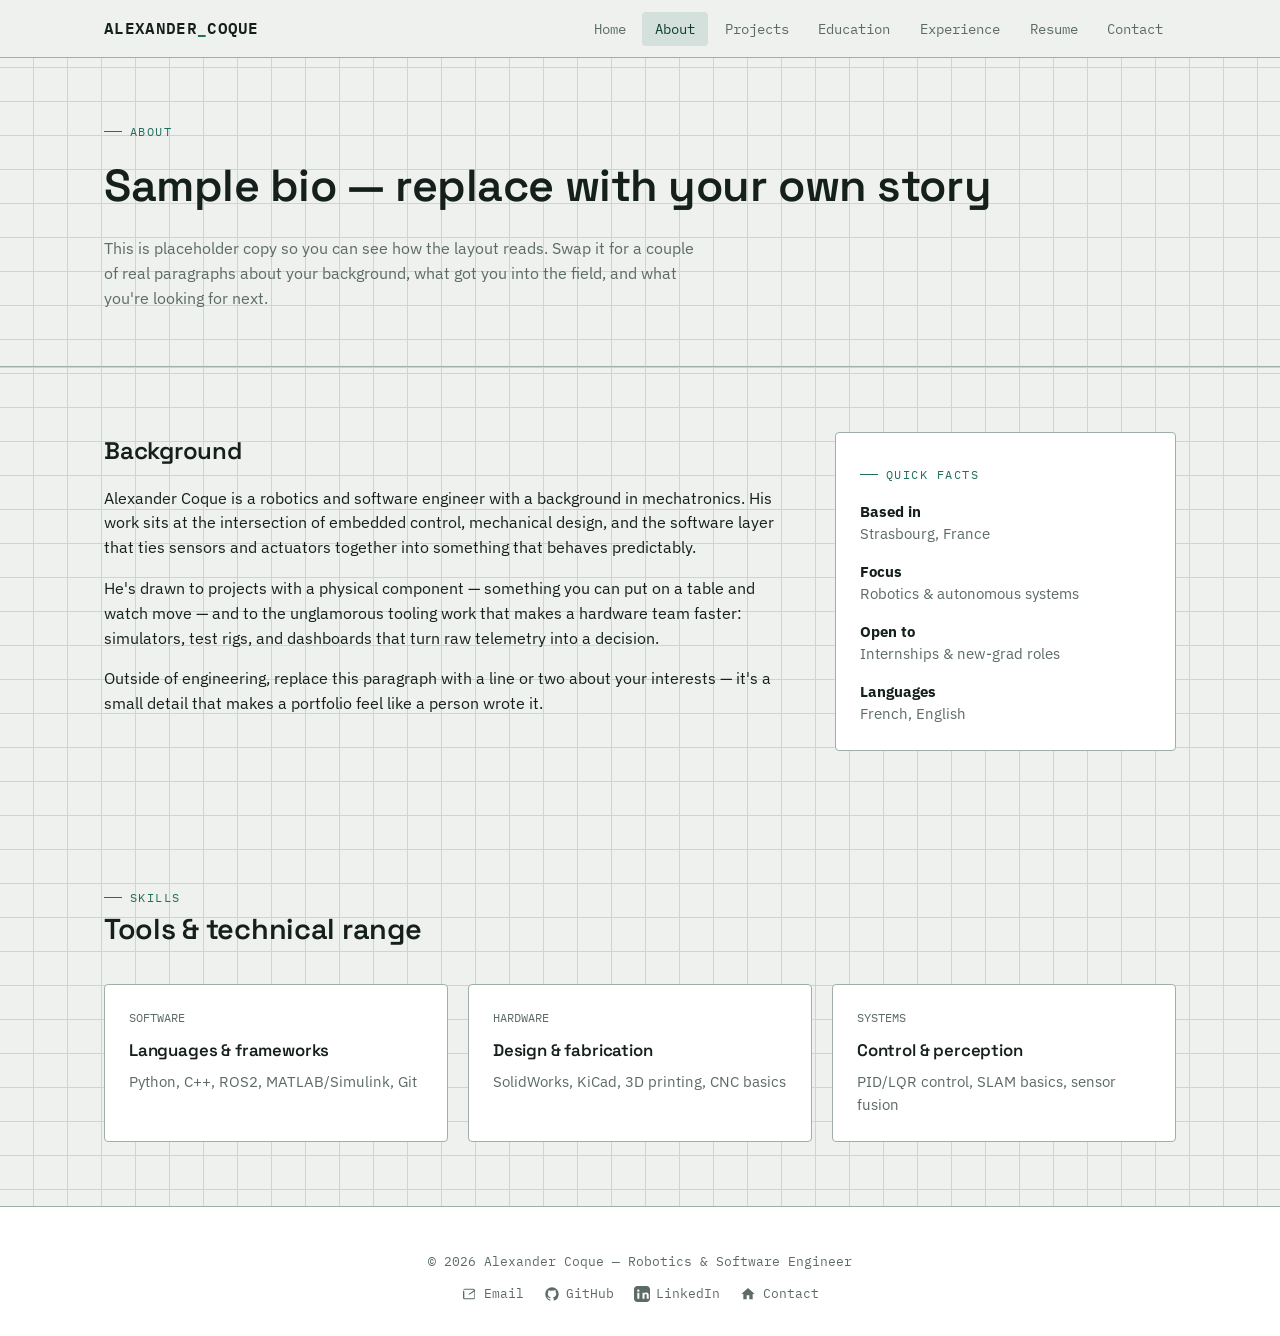
==== about.html @ 3d989051 "Add files via upload" ====
<!DOCTYPE html>
<html lang="en">
<head>
<meta charset="UTF-8">
<meta name="viewport" content="width=device-width, initial-scale=1.0">
<title>About — Alexander Coque</title>
<meta name="description" content="Alexander Coque — Robotics &amp; Software Engineer portfolio.">
<link rel="stylesheet" href="style.css">
</head>
<body>
<header class="site-header">
    <div class="nav-inner">
      <a href="index.html" class="brand">ALEXANDER<span>_</span>COQUE</a>
      <button class="nav-toggle" id="navToggle" aria-label="Open navigation">
        <span></span><span></span><span></span>
      </button>
      <ul class="nav-tabs" id="navTabs">
        <li><a href="index.html">Home</a></li><li><a href="about.html" class="active">About</a></li><li><a href="projects.html">Projects</a></li><li><a href="education.html">Education</a></li><li><a href="experience.html">Experience</a></li><li><a href="resume.html">Resume</a></li><li><a href="contact.html">Contact</a></li>
      </ul>
    </div>
  </header>
<main>

<section class="page-hero">
  <div class="container">
    <span class="eyebrow">About</span>
    <h1>Sample bio — replace with your own story</h1>
    <p>This is placeholder copy so you can see how the layout reads. Swap it for a couple of real paragraphs about your background, what got you into the field, and what you're looking for next.</p>
  </div>
</section>

<section>
  <div class="container">
    <div class="grid-2" style="grid-template-columns: 2fr 1fr; gap:3rem;">
      <div>
        <h2>Background</h2>
        <p>Alexander Coque is a robotics and software engineer with a background in mechatronics. His work sits at the intersection of embedded control, mechanical design, and the software layer that ties sensors and actuators together into something that behaves predictably.</p>
        <p>He's drawn to projects with a physical component — something you can put on a table and watch move — and to the unglamorous tooling work that makes a hardware team faster: simulators, test rigs, and dashboards that turn raw telemetry into a decision.</p>
        <p>Outside of engineering, replace this paragraph with a line or two about your interests — it's a small detail that makes a portfolio feel like a person wrote it.</p>
      </div>
      <div class="card">
        <span class="eyebrow" style="margin-bottom:1rem; display:inline-flex;">Quick facts</span>
        <ul style="list-style:none; padding:0; margin:0; font-size:0.92rem; color:var(--muted); display:grid; gap:0.9rem;">
          <li><strong style="color:var(--ink);">Based in</strong><br>Strasbourg, France</li>
          <li><strong style="color:var(--ink);">Focus</strong><br>Robotics &amp; autonomous systems</li>
          <li><strong style="color:var(--ink);">Open to</strong><br>Internships &amp; new-grad roles</li>
          <li><strong style="color:var(--ink);">Languages</strong><br>French, English</li>
        </ul>
      </div>
    </div>
  </div>
</section>

<section>
  <div class="container">
    <div class="section-head">
      <span class="eyebrow">Skills</span>
      <h2>Tools &amp; technical range</h2>
    </div>
    <div class="grid-3">
      <div class="card value-card">
        <span class="idx">SOFTWARE</span>
        <h3>Languages &amp; frameworks</h3>
        <p>Python, C++, ROS2, MATLAB/Simulink, Git</p>
      </div>
      <div class="card value-card">
        <span class="idx">HARDWARE</span>
        <h3>Design &amp; fabrication</h3>
        <p>SolidWorks, KiCad, 3D printing, CNC basics</p>
      </div>
      <div class="card value-card">
        <span class="idx">SYSTEMS</span>
        <h3>Control &amp; perception</h3>
        <p>PID/LQR control, SLAM basics, sensor fusion</p>
      </div>
    </div>
  </div>
</section>

</main>
<footer class="site-footer">
    <p>&copy; 2026 Alexander Coque &mdash; Robotics &amp; Software Engineer</p>
    <div class="footer-links">
      <a href="mailto:alexander.coque@example.com">
        <svg width="16" height="16" fill="currentColor" viewBox="0 0 24 24"><path d="M21 6.5a2.5 2.5 0 0 0-2.5-2.5h-13A2.5 2.5 0 0 0 3 6.5v11A2.5 2.5 0 0 0 5.5 20h13a2.5 2.5 0 0 0 2.5-2.5v-11zm-2.5-.5a.5.5 0 0 1 .5.5v.379l-8 5.333-8-5.333V6a.5.5 0 0 1 .5-.5h15zm.5 12a.5.5 0 0 1-.5.5h-13a.5.5 0 0 1-.5-.5V8.121l7.5 5 7.5-5V18z"/></svg>
        Email
      </a>
      <a href="https://github.com/alexandercoque" target="_blank" rel="noopener">
        <svg width="16" height="16" fill="currentColor" viewBox="0 0 24 24"><path d="M12 2C6.48 2 2 6.58 2 12.26c0 4.5 2.87 8.32 6.84 9.67.5.09.68-.22.68-.48 0-.24-.01-.87-.01-1.7-2.78.62-3.37-1.36-3.37-1.36-.45-1.18-1.1-1.5-1.1-1.5-.9-.63.07-.62.07-.62 1 .07 1.53 1.05 1.53 1.05.89 1.56 2.34 1.11 2.91.85.09-.66.35-1.11.63-1.37-2.22-.26-4.56-1.14-4.56-5.07 0-1.12.39-2.03 1.03-2.75-.1-.26-.45-1.3.1-2.7 0 0 .84-.28 2.75 1.05A9.38 9.38 0 0 1 12 6.84c.85.004 1.71.12 2.51.35 1.91-1.33 2.75-1.05 2.75-1.05.55 1.4.2 2.44.1 2.7.64.72 1.03 1.63 1.03 2.75 0 3.94-2.34 4.81-4.57 5.07.36.32.68.94.68 1.9 0 1.37-.01 2.47-.01 2.81 0 .27.18.58.69.48A10.01 10.01 0 0 0 22 12.26C22 6.58 17.52 2 12 2z"/></svg>
        GitHub
      </a>
      <a href="https://linkedin.com/in/alexander-coque" target="_blank" rel="noopener">
        <svg width="16" height="16" fill="currentColor" viewBox="0 0 24 24"><path d="M19 0h-14c-2.76 0-5 2.24-5 5v14c0 2.76 2.24 5 5 5h14c2.76 0 5-2.24 5-5v-14c0-2.76-2.24-5-5-5zm-11 19h-3v-9h3v9zm-1.5-10.28c-.97 0-1.75-.79-1.75-1.75s.78-1.75 1.75-1.75 1.75.79 1.75 1.75-.78 1.75-1.75 1.75zm15.5 10.28h-3v-4.5c0-1.08-.02-2.47-1.5-2.47-1.5 0-1.73 1.17-1.73 2.39v4.58h-3v-9h2.89v1.23h.04c.4-.75 1.38-1.54 2.84-1.54 3.04 0 3.6 2 3.6 4.59v4.72z"/></svg>
        LinkedIn
      </a>
      <a href="contact.html">
        <svg width="16" height="16" fill="currentColor" viewBox="0 0 24 24"><path d="M10 20v-6h4v6h5v-8h3L12 3 2 12h3v8z"/></svg>
        Contact
      </a>
    </div>
  </footer>
  <script>
    const navToggle = document.getElementById('navToggle');
    const navTabs = document.getElementById('navTabs');
    if (navToggle) {
      navToggle.addEventListener('click', () => navTabs.classList.toggle('open'));
      navTabs.querySelectorAll('a').forEach(link => {
        link.addEventListener('click', () => navTabs.classList.remove('open'));
      });
    }
  </script>
</body>
</html>
---- style.css ----
/* ============================================================
   Alexander Coque — Portfolio
   Design language: technical drafting / spec-sheet
   ============================================================ */

@import url('https://fonts.googleapis.com/css2?family=Space+Grotesk:wght@400;500;600;700&family=IBM+Plex+Sans:wght@400;500;600&family=IBM+Plex+Mono:wght@400;500;600&display=swap');

:root {
  --paper: #EEF1EE;
  --panel: #FFFFFF;
  --ink: #15201C;
  --muted: #5C6B65;
  --line: #CBD6D0;
  --line-strong: #9FB0A9;
  --accent: #1F6F5C;      /* deep teal-green — primary */
  --accent-ink: #0F3E32;
  --accent-2: #C6631F;    /* copper — secondary highlight */
  --radius: 4px;
  --max: 1120px;
  --mono: 'IBM Plex Mono', ui-monospace, monospace;
  --sans: 'IBM Plex Sans', -apple-system, sans-serif;
  --display: 'Space Grotesk', var(--sans);
}

* { box-sizing: border-box; }
html { scroll-behavior: smooth; }

body {
  margin: 0;
  background: var(--paper);
  color: var(--ink);
  font-family: var(--sans);
  font-size: 16px;
  line-height: 1.55;
  min-height: 100vh;
  display: flex;
  flex-direction: column;

  /* subtle drafting-paper grid */
  background-image:
    linear-gradient(var(--line) 1px, transparent 1px),
    linear-gradient(90deg, var(--line) 1px, transparent 1px);
  background-size: 34px 34px;
  background-position: -1px -1px;
}

main { flex: 1 0 auto; }

a { color: var(--accent-ink); }
a:hover { color: var(--accent); }

h1, h2, h3, h4 {
  font-family: var(--display);
  font-weight: 600;
  letter-spacing: -0.01em;
  margin: 0 0 0.5rem;
  color: var(--ink);
}

.eyebrow {
  font-family: var(--mono);
  font-size: 0.78rem;
  letter-spacing: 0.12em;
  text-transform: uppercase;
  color: var(--accent);
  display: inline-flex;
  align-items: center;
  gap: 0.5rem;
}
.eyebrow::before {
  content: "";
  width: 18px;
  height: 1px;
  background: var(--accent);
  display: inline-block;
}

.container {
  max-width: var(--max);
  margin: 0 auto;
  padding: 0 1.5rem;
  width: 100%;
}

/* ---------------- Nav ---------------- */
.site-header {
  position: sticky;
  top: 0;
  z-index: 100;
  background: rgba(238, 241, 238, 0.92);
  backdrop-filter: blur(6px);
  border-bottom: 1px solid var(--line-strong);
}
.nav-inner {
  max-width: var(--max);
  margin: 0 auto;
  padding: 1rem 1.5rem;
  display: flex;
  align-items: center;
  justify-content: space-between;
}
.brand {
  font-family: var(--mono);
  font-weight: 600;
  font-size: 1rem;
  color: var(--ink);
  text-decoration: none;
  letter-spacing: 0.02em;
}
.brand span { color: var(--accent); }

.nav-toggle {
  display: none;
  flex-direction: column;
  justify-content: center;
  gap: 5px;
  width: 2.25rem;
  height: 2.25rem;
  background: none;
  border: 1px solid var(--line-strong);
  border-radius: var(--radius);
  cursor: pointer;
}
.nav-toggle span {
  display: block;
  width: 1.1rem;
  height: 2px;
  margin: 0 auto;
  background: var(--ink);
}

.nav-tabs {
  display: flex;
  list-style: none;
  gap: 0.25rem;
  margin: 0;
  padding: 0;
}
.nav-tabs a {
  font-family: var(--mono);
  font-size: 0.85rem;
  text-decoration: none;
  color: var(--muted);
  padding: 0.5rem 0.8rem;
  border-radius: var(--radius);
  transition: background 0.15s, color 0.15s;
}
.nav-tabs a:hover { color: var(--ink); background: rgba(31,111,92,0.08); }
.nav-tabs a.active { color: var(--accent-ink); background: rgba(31,111,92,0.12); }

@media (max-width: 760px) {
  .nav-toggle { display: flex; }
  .nav-tabs {
    position: absolute;
    top: 100%; left: 0; right: 0;
    flex-direction: column;
    background: var(--panel);
    border-bottom: 1px solid var(--line-strong);
    max-height: 0;
    overflow: hidden;
    padding: 0 1rem;
  }
  .nav-tabs.open { max-height: 480px; padding: 0.75rem 1rem 1.25rem; }
  .nav-tabs li { width: 100%; }
  .nav-tabs a { display: block; padding: 0.7rem 0.5rem; }
}

/* ---------------- Buttons ---------------- */
.btn {
  display: inline-flex;
  align-items: center;
  gap: 0.5rem;
  font-family: var(--mono);
  font-size: 0.85rem;
  text-decoration: none;
  padding: 0.7rem 1.2rem;
  border-radius: var(--radius);
  border: 1px solid var(--ink);
  color: var(--ink);
  background: transparent;
  cursor: pointer;
  transition: transform 0.12s ease, background 0.15s, color 0.15s;
}
.btn:hover { background: var(--ink); color: var(--paper); transform: translateY(-1px); }
.btn-primary {
  background: var(--accent);
  border-color: var(--accent);
  color: #fff;
}
.btn-primary:hover { background: var(--accent-ink); border-color: var(--accent-ink); color: #fff; }

/* ---------------- Hero ---------------- */
.hero {
  position: relative;
  padding: 5rem 0 4rem;
  border-bottom: 1px solid var(--line-strong);
}
.hero-grid {
  display: grid;
  grid-template-columns: 1.3fr 1fr;
  gap: 3rem;
  align-items: center;
}
.hero h1 {
  font-size: clamp(2.4rem, 5vw, 3.6rem);
  line-height: 1.05;
  margin: 0.6rem 0 1rem;
}
.hero .role {
  font-size: 1.15rem;
  color: var(--muted);
  margin-bottom: 1.4rem;
  max-width: 46ch;
}
.hero-actions { display: flex; gap: 0.75rem; flex-wrap: wrap; margin-top: 1.5rem; }

.hero-portrait {
  position: relative;
  justify-self: center;
}
.hero-portrait .frame {
  position: relative;
  width: 280px;
  height: 340px;
  border: 1px solid var(--ink);
  padding: 10px;
}
.hero-portrait img {
  width: 100%;
  height: 100%;
  object-fit: cover;
  filter: grayscale(15%);
  display: block;
}
.hero-portrait .crop {
  position: absolute;
  width: 14px;
  height: 14px;
  border-color: var(--accent);
  border-style: solid;
}
.hero-portrait .crop.tl { top: -1px; left: -1px; border-width: 2px 0 0 2px; }
.hero-portrait .crop.tr { top: -1px; right: -1px; border-width: 2px 2px 0 0; }
.hero-portrait .crop.bl { bottom: -1px; left: -1px; border-width: 0 0 2px 2px; }
.hero-portrait .crop.br { bottom: -1px; right: -1px; border-width: 0 2px 2px 0; }
.hero-portrait .caption {
  font-family: var(--mono);
  font-size: 0.72rem;
  color: var(--muted);
  text-align: center;
  margin-top: 0.6rem;
  letter-spacing: 0.05em;
}

@media (max-width: 820px) {
  .hero-grid { grid-template-columns: 1fr; }
  .hero-portrait { order: -1; }
  .hero-portrait .frame { width: 220px; height: 260px; margin: 0 auto; }
}

/* ---------------- Sections ---------------- */
section { padding: 4rem 0; }
section + section { border-top: 1px solid var(--line); }
.section-head { margin-bottom: 2rem; max-width: 62ch; }
.section-head h2 { font-size: 1.8rem; }

/* ---------------- Cards / spec sheets ---------------- */
.card {
  background: var(--panel);
  border: 1px solid var(--line-strong);
  border-radius: var(--radius);
  padding: 1.5rem;
}

.grid-3 { display: grid; grid-template-columns: repeat(3, 1fr); gap: 1.25rem; }
.grid-2 { display: grid; grid-template-columns: repeat(2, 1fr); gap: 1.25rem; }
@media (max-width: 900px) { .grid-3, .grid-2 { grid-template-columns: 1fr; } }

.spec-tag {
  font-family: var(--mono);
  font-size: 0.72rem;
  letter-spacing: 0.04em;
  color: var(--accent-ink);
  background: rgba(31,111,92,0.1);
  border-radius: 999px;
  padding: 0.25rem 0.6rem;
  display: inline-block;
}
.spec-tag.copper { color: var(--accent-2); background: rgba(198,99,31,0.1); }

/* Skill / value cards on About & Home */
.value-card h3 { font-size: 1.05rem; margin-bottom: 0.4rem; }
.value-card p { color: var(--muted); margin: 0; font-size: 0.95rem; }
.value-card .idx {
  font-family: var(--mono);
  font-size: 0.75rem;
  color: var(--muted);
  margin-bottom: 0.6rem;
  display: block;
}

/* ---------------- Project cards ---------------- */
.project-card {
  background: var(--panel);
  border: 1px solid var(--line-strong);
  border-radius: var(--radius);
  overflow: hidden;
  display: flex;
  flex-direction: column;
}
.project-media { position: relative; aspect-ratio: 16/10; overflow: hidden; border-bottom: 1px solid var(--line-strong); }
.project-media img { width: 100%; height: 100%; object-fit: cover; display: block; transition: transform 0.4s ease; }
.project-card:hover .project-media img { transform: scale(1.04); }
.project-body { padding: 1.4rem; display: flex; flex-direction: column; gap: 0.6rem; flex: 1; }
.project-meta-row {
  font-family: var(--mono);
  font-size: 0.72rem;
  color: var(--muted);
  display: flex;
  justify-content: space-between;
}
.project-body h3 { font-size: 1.15rem; margin: 0; }
.project-body p { color: var(--muted); font-size: 0.93rem; margin: 0; }
.tech-list { display: flex; flex-wrap: wrap; gap: 0.4rem; margin-top: 0.4rem; list-style: none; padding: 0; }
.tech-list li {
  font-family: var(--mono);
  font-size: 0.7rem;
  border: 1px solid var(--line-strong);
  border-radius: 999px;
  padding: 0.2rem 0.55rem;
  color: var(--muted);
}
.project-links { margin-top: auto; padding-top: 0.8rem; display: flex; gap: 0.6rem; }
.project-links a {
  font-family: var(--mono);
  font-size: 0.78rem;
  text-decoration: none;
  color: var(--accent-ink);
  border-bottom: 1px solid var(--accent-ink);
}

/* ---------------- Timeline (Education / Experience) ---------------- */
.timeline { position: relative; padding-left: 2rem; }
.timeline::before {
  content: "";
  position: absolute;
  top: 0.4rem; bottom: 0.4rem; left: 5px;
  width: 1px;
  background: var(--line-strong);
}
.timeline-item { position: relative; padding-bottom: 2.5rem; }
.timeline-item:last-child { padding-bottom: 0; }
.timeline-item::before {
  content: "";
  position: absolute;
  left: -2rem;
  top: 0.35rem;
  width: 11px; height: 11px;
  border-radius: 50%;
  background: var(--paper);
  border: 2px solid var(--accent);
}
.timeline-item .when {
  font-family: var(--mono);
  font-size: 0.75rem;
  color: var(--accent-ink);
  letter-spacing: 0.04em;
  margin-bottom: 0.3rem;
  display: block;
}
.timeline-item h3 { font-size: 1.15rem; margin-bottom: 0.15rem; }
.timeline-item .org { color: var(--muted); font-size: 0.92rem; margin-bottom: 0.6rem; }
.timeline-item ul { margin: 0.5rem 0 0; padding-left: 1.1rem; color: var(--ink); }
.timeline-item li { margin-bottom: 0.3rem; }
.timeline-logo {
  display: flex;
  align-items: flex-start;
  gap: 1rem;
}
.timeline-logo img {
  width: 46px; height: 46px;
  object-fit: contain;
  background: #fff;
  border: 1px solid var(--line-strong);
  border-radius: var(--radius);
  padding: 6px;
  flex-shrink: 0;
}

/* ---------------- Resume page ---------------- */
.resume-toolbar {
  display: flex;
  align-items: center;
  justify-content: space-between;
  flex-wrap: wrap;
  gap: 1rem;
  margin-bottom: 1.5rem;
}
.resume-embed {
  width: 100%;
  height: 80vh;
  border: 1px solid var(--line-strong);
  border-radius: var(--radius);
  background: var(--panel);
}
.resume-placeholder {
  border: 1px dashed var(--line-strong);
  border-radius: var(--radius);
  padding: 3rem 2rem;
  text-align: center;
  color: var(--muted);
  background: var(--panel);
}
.resume-placeholder .eyebrow { justify-content: center; margin-bottom: 1rem; }

/* ---------------- Contact ---------------- */
.contact-grid {
  display: grid;
  grid-template-columns: 1.1fr 0.9fr;
  gap: 2rem;
  align-items: start;
}
@media (max-width: 820px) { .contact-grid { grid-template-columns: 1fr; } }

.contact-form label {
  display: block;
  font-family: var(--mono);
  font-size: 0.75rem;
  letter-spacing: 0.04em;
  text-transform: uppercase;
  color: var(--muted);
  margin: 1rem 0 0.35rem;
}
.contact-form label:first-child { margin-top: 0; }
.contact-form input,
.contact-form textarea {
  width: 100%;
  padding: 0.75rem 0.85rem;
  border: 1px solid var(--line-strong);
  border-radius: var(--radius);
  font-family: var(--sans);
  font-size: 0.95rem;
  background: #fff;
  color: var(--ink);
}
.contact-form input:focus,
.contact-form textarea:focus {
  outline: 2px solid var(--accent);
  outline-offset: 1px;
}
.contact-form button { margin-top: 1.4rem; }

.contact-info-list { list-style: none; margin: 0; padding: 0; display: grid; gap: 1rem; }
.contact-info-list li {
  display: flex;
  align-items: center;
  gap: 0.8rem;
  padding: 0.9rem 1rem;
  background: var(--panel);
  border: 1px solid var(--line-strong);
  border-radius: var(--radius);
}
.contact-info-list a { text-decoration: none; color: var(--ink); font-weight: 500; }
.contact-info-list .label { font-family: var(--mono); font-size: 0.7rem; color: var(--muted); display: block; }
.contact-info-list svg { flex-shrink: 0; color: var(--accent); }

/* ---------------- Footer ---------------- */
.site-footer {
  border-top: 1px solid var(--line-strong);
  padding: 2rem 1.5rem;
  text-align: center;
  font-family: var(--mono);
  font-size: 0.8rem;
  color: var(--muted);
  background: var(--panel);
}
.footer-links { display: flex; justify-content: center; gap: 1.25rem; margin-top: 0.75rem; flex-wrap: wrap; }
.footer-links a {
  display: inline-flex;
  align-items: center;
  gap: 0.4rem;
  text-decoration: none;
  color: var(--muted);
}
.footer-links a:hover { color: var(--accent-ink); }

/* ---------------- Page header (non-home pages) ---------------- */
.page-hero {
  padding: 3.5rem 0 2.5rem;
  border-bottom: 1px solid var(--line-strong);
}
.page-hero h1 { font-size: clamp(2rem, 4vw, 2.8rem); margin-top: 0.6rem; }
.page-hero p { color: var(--muted); max-width: 60ch; }

/* Upload note banner */
.note-banner {
  background: rgba(198,99,31,0.08);
  border: 1px dashed var(--accent-2);
  border-radius: var(--radius);
  padding: 0.9rem 1.1rem;
  font-size: 0.88rem;
  color: var(--accent-ink);
  margin-bottom: 2rem;
}
.note-banner strong { color: var(--accent-2); }
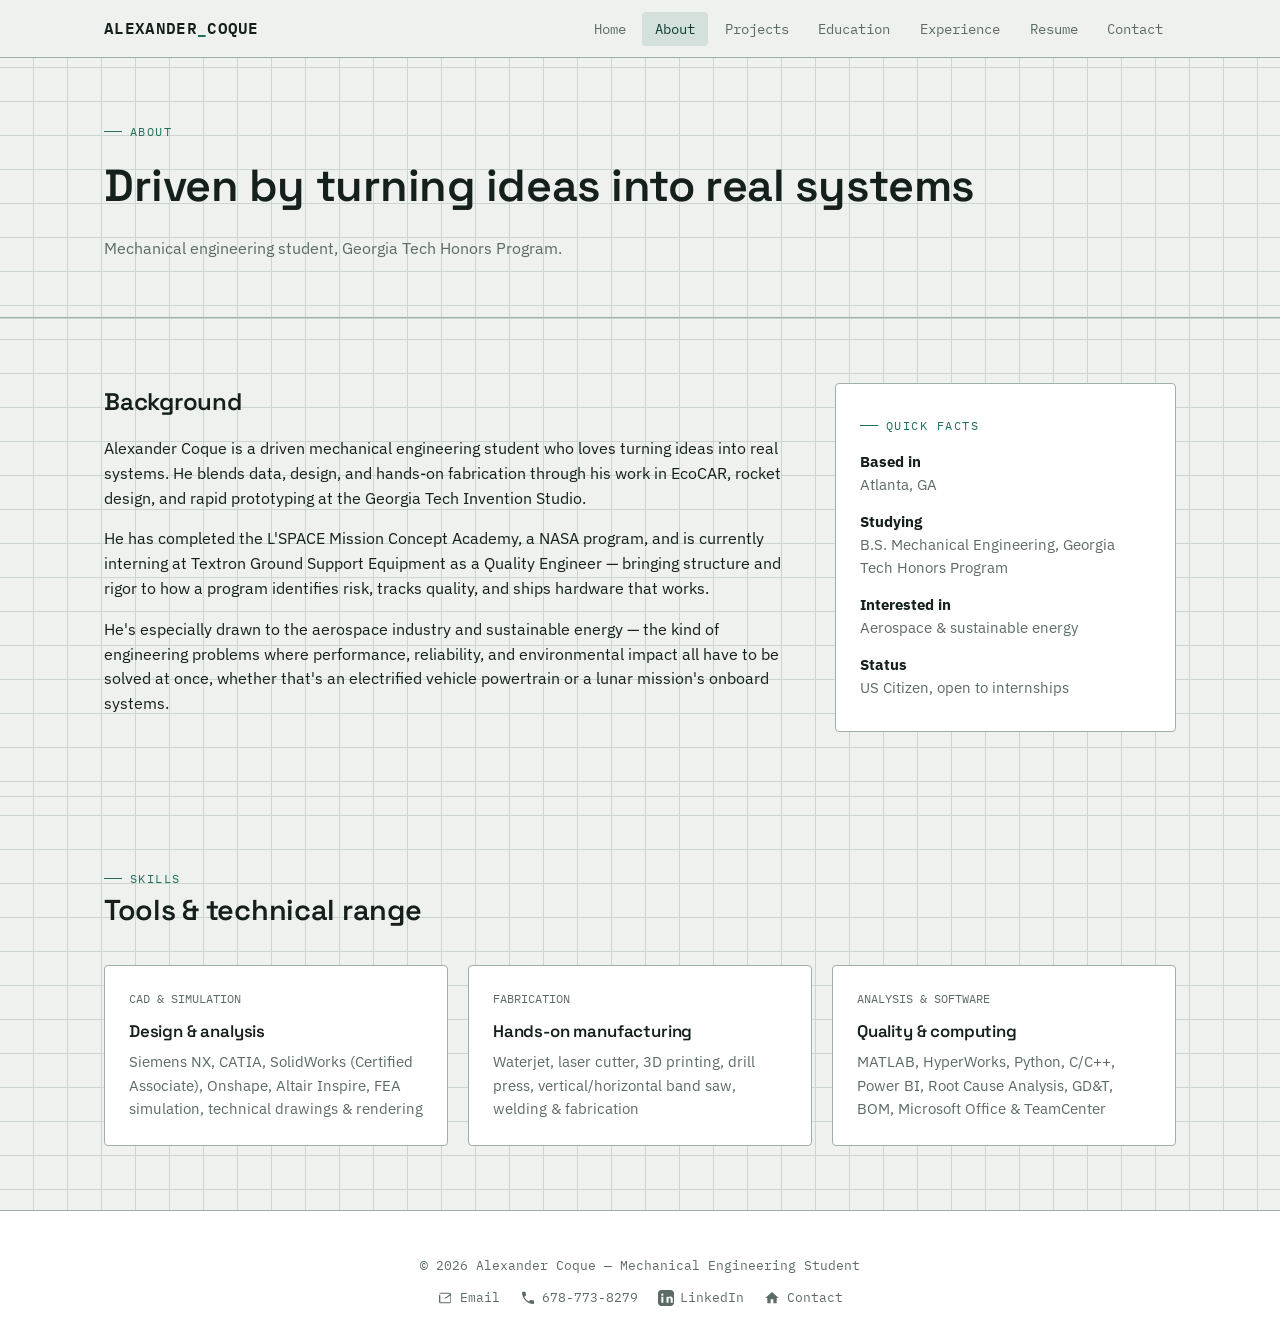
==== commit 20fd2485: "Add files via upload" ====
--- a/about.html
+++ b/about.html
@@ -4,8 +4,515 @@
 <meta charset="UTF-8">
 <meta name="viewport" content="width=device-width, initial-scale=1.0">
 <title>About — Alexander Coque</title>
-<meta name="description" content="Alexander Coque — Robotics &amp; Software Engineer portfolio.">
-<link rel="stylesheet" href="style.css">
+<meta name="description" content="Alexander Coque — Mechanical Engineering student portfolio, Georgia Tech.">
+<style>
+/* ============================================================
+   Alexander Coque — Portfolio
+   Design language: technical drafting / spec-sheet
+   ============================================================ */
+
+@import url('https://fonts.googleapis.com/css2?family=Space+Grotesk:wght@400;500;600;700&family=IBM+Plex+Sans:wght@400;500;600&family=IBM+Plex+Mono:wght@400;500;600&display=swap');
+
+:root {
+  --paper: #EEF1EE;
+  --panel: #FFFFFF;
+  --ink: #15201C;
+  --muted: #5C6B65;
+  --line: #CBD6D0;
+  --line-strong: #9FB0A9;
+  --accent: #1F6F5C;      /* deep teal-green — primary */
+  --accent-ink: #0F3E32;
+  --accent-2: #C6631F;    /* copper — secondary highlight */
+  --radius: 4px;
+  --max: 1120px;
+  --mono: 'IBM Plex Mono', ui-monospace, monospace;
+  --sans: 'IBM Plex Sans', -apple-system, sans-serif;
+  --display: 'Space Grotesk', var(--sans);
+}
+
+* { box-sizing: border-box; }
+html { scroll-behavior: smooth; }
+
+body {
+  margin: 0;
+  background: var(--paper);
+  color: var(--ink);
+  font-family: var(--sans);
+  font-size: 16px;
+  line-height: 1.55;
+  min-height: 100vh;
+  display: flex;
+  flex-direction: column;
+
+  /* subtle drafting-paper grid */
+  background-image:
+    linear-gradient(var(--line) 1px, transparent 1px),
+    linear-gradient(90deg, var(--line) 1px, transparent 1px);
+  background-size: 34px 34px;
+  background-position: -1px -1px;
+}
+
+main { flex: 1 0 auto; }
+
+a { color: var(--accent-ink); }
+a:hover { color: var(--accent); }
+
+h1, h2, h3, h4 {
+  font-family: var(--display);
+  font-weight: 600;
+  letter-spacing: -0.01em;
+  margin: 0 0 0.5rem;
+  color: var(--ink);
+}
+
+.eyebrow {
+  font-family: var(--mono);
+  font-size: 0.78rem;
+  letter-spacing: 0.12em;
+  text-transform: uppercase;
+  color: var(--accent);
+  display: inline-flex;
+  align-items: center;
+  gap: 0.5rem;
+}
+.eyebrow::before {
+  content: "";
+  width: 18px;
+  height: 1px;
+  background: var(--accent);
+  display: inline-block;
+}
+
+.container {
+  max-width: var(--max);
+  margin: 0 auto;
+  padding: 0 1.5rem;
+  width: 100%;
+}
+
+/* ---------------- Nav ---------------- */
+.site-header {
+  position: sticky;
+  top: 0;
+  z-index: 100;
+  background: rgba(238, 241, 238, 0.92);
+  backdrop-filter: blur(6px);
+  border-bottom: 1px solid var(--line-strong);
+}
+.nav-inner {
+  max-width: var(--max);
+  margin: 0 auto;
+  padding: 1rem 1.5rem;
+  display: flex;
+  align-items: center;
+  justify-content: space-between;
+}
+.brand {
+  font-family: var(--mono);
+  font-weight: 600;
+  font-size: 1rem;
+  color: var(--ink);
+  text-decoration: none;
+  letter-spacing: 0.02em;
+}
+.brand span { color: var(--accent); }
+
+.nav-toggle {
+  display: none;
+  flex-direction: column;
+  justify-content: center;
+  gap: 5px;
+  width: 2.25rem;
+  height: 2.25rem;
+  background: none;
+  border: 1px solid var(--line-strong);
+  border-radius: var(--radius);
+  cursor: pointer;
+}
+.nav-toggle span {
+  display: block;
+  width: 1.1rem;
+  height: 2px;
+  margin: 0 auto;
+  background: var(--ink);
+}
+
+.nav-tabs {
+  display: flex;
+  list-style: none;
+  gap: 0.25rem;
+  margin: 0;
+  padding: 0;
+}
+.nav-tabs a {
+  font-family: var(--mono);
+  font-size: 0.85rem;
+  text-decoration: none;
+  color: var(--muted);
+  padding: 0.5rem 0.8rem;
+  border-radius: var(--radius);
+  transition: background 0.15s, color 0.15s;
+}
+.nav-tabs a:hover { color: var(--ink); background: rgba(31,111,92,0.08); }
+.nav-tabs a.active { color: var(--accent-ink); background: rgba(31,111,92,0.12); }
+
+@media (max-width: 760px) {
+  .nav-toggle { display: flex; }
+  .nav-tabs {
+    position: absolute;
+    top: 100%; left: 0; right: 0;
+    flex-direction: column;
+    background: var(--panel);
+    border-bottom: 1px solid var(--line-strong);
+    max-height: 0;
+    overflow: hidden;
+    padding: 0 1rem;
+  }
+  .nav-tabs.open { max-height: 480px; padding: 0.75rem 1rem 1.25rem; }
+  .nav-tabs li { width: 100%; }
+  .nav-tabs a { display: block; padding: 0.7rem 0.5rem; }
+}
+
+/* ---------------- Buttons ---------------- */
+.btn {
+  display: inline-flex;
+  align-items: center;
+  gap: 0.5rem;
+  font-family: var(--mono);
+  font-size: 0.85rem;
+  text-decoration: none;
+  padding: 0.7rem 1.2rem;
+  border-radius: var(--radius);
+  border: 1px solid var(--ink);
+  color: var(--ink);
+  background: transparent;
+  cursor: pointer;
+  transition: transform 0.12s ease, background 0.15s, color 0.15s;
+}
+.btn:hover { background: var(--ink); color: var(--paper); transform: translateY(-1px); }
+.btn-primary {
+  background: var(--accent);
+  border-color: var(--accent);
+  color: #fff;
+}
+.btn-primary:hover { background: var(--accent-ink); border-color: var(--accent-ink); color: #fff; }
+
+/* ---------------- Hero ---------------- */
+.hero {
+  position: relative;
+  padding: 5rem 0 4rem;
+  border-bottom: 1px solid var(--line-strong);
+}
+.hero-grid {
+  display: grid;
+  grid-template-columns: 1.3fr 1fr;
+  gap: 3rem;
+  align-items: center;
+}
+.hero h1 {
+  font-size: clamp(2.4rem, 5vw, 3.6rem);
+  line-height: 1.05;
+  margin: 0.6rem 0 1rem;
+}
+.hero .role {
+  font-size: 1.15rem;
+  color: var(--muted);
+  margin-bottom: 1.4rem;
+  max-width: 46ch;
+}
+.hero-actions { display: flex; gap: 0.75rem; flex-wrap: wrap; margin-top: 1.5rem; }
+
+.hero-portrait {
+  position: relative;
+  justify-self: center;
+}
+.hero-portrait .frame {
+  position: relative;
+  width: 280px;
+  height: 340px;
+  border: 1px solid var(--ink);
+  padding: 10px;
+}
+.hero-portrait img {
+  width: 100%;
+  height: 100%;
+  object-fit: cover;
+  filter: grayscale(15%);
+  display: block;
+}
+.hero-portrait .crop {
+  position: absolute;
+  width: 14px;
+  height: 14px;
+  border-color: var(--accent);
+  border-style: solid;
+}
+.hero-portrait .crop.tl { top: -1px; left: -1px; border-width: 2px 0 0 2px; }
+.hero-portrait .crop.tr { top: -1px; right: -1px; border-width: 2px 2px 0 0; }
+.hero-portrait .crop.bl { bottom: -1px; left: -1px; border-width: 0 0 2px 2px; }
+.hero-portrait .crop.br { bottom: -1px; right: -1px; border-width: 0 2px 2px 0; }
+.hero-portrait .caption {
+  font-family: var(--mono);
+  font-size: 0.72rem;
+  color: var(--muted);
+  text-align: center;
+  margin-top: 0.6rem;
+  letter-spacing: 0.05em;
+}
+
+@media (max-width: 820px) {
+  .hero-grid { grid-template-columns: 1fr; }
+  .hero-portrait { order: -1; }
+  .hero-portrait .frame { width: 220px; height: 260px; margin: 0 auto; }
+}
+
+/* ---------------- Sections ---------------- */
+section { padding: 4rem 0; }
+section + section { border-top: 1px solid var(--line); }
+.section-head { margin-bottom: 2rem; max-width: 62ch; }
+.section-head h2 { font-size: 1.8rem; }
+
+/* ---------------- Cards / spec sheets ---------------- */
+.card {
+  background: var(--panel);
+  border: 1px solid var(--line-strong);
+  border-radius: var(--radius);
+  padding: 1.5rem;
+}
+
+.grid-3 { display: grid; grid-template-columns: repeat(3, 1fr); gap: 1.25rem; }
+.grid-2 { display: grid; grid-template-columns: repeat(2, 1fr); gap: 1.25rem; }
+@media (max-width: 900px) { .grid-3, .grid-2 { grid-template-columns: 1fr; } }
+
+.spec-tag {
+  font-family: var(--mono);
+  font-size: 0.72rem;
+  letter-spacing: 0.04em;
+  color: var(--accent-ink);
+  background: rgba(31,111,92,0.1);
+  border-radius: 999px;
+  padding: 0.25rem 0.6rem;
+  display: inline-block;
+}
+.spec-tag.copper { color: var(--accent-2); background: rgba(198,99,31,0.1); }
+
+/* Skill / value cards on About & Home */
+.value-card h3 { font-size: 1.05rem; margin-bottom: 0.4rem; }
+.value-card p { color: var(--muted); margin: 0; font-size: 0.95rem; }
+.value-card .idx {
+  font-family: var(--mono);
+  font-size: 0.75rem;
+  color: var(--muted);
+  margin-bottom: 0.6rem;
+  display: block;
+}
+
+/* ---------------- Project cards ---------------- */
+.project-card {
+  background: var(--panel);
+  border: 1px solid var(--line-strong);
+  border-radius: var(--radius);
+  overflow: hidden;
+  display: flex;
+  flex-direction: column;
+}
+.project-media { position: relative; aspect-ratio: 16/10; overflow: hidden; border-bottom: 1px solid var(--line-strong); }
+.project-media img { width: 100%; height: 100%; object-fit: cover; display: block; transition: transform 0.4s ease; }
+.project-card:hover .project-media img { transform: scale(1.04); }
+.project-body { padding: 1.4rem; display: flex; flex-direction: column; gap: 0.6rem; flex: 1; }
+.project-meta-row {
+  font-family: var(--mono);
+  font-size: 0.72rem;
+  color: var(--muted);
+  display: flex;
+  justify-content: space-between;
+}
+.project-body h3 { font-size: 1.15rem; margin: 0; }
+.project-body p { color: var(--muted); font-size: 0.93rem; margin: 0; }
+.tech-list { display: flex; flex-wrap: wrap; gap: 0.4rem; margin-top: 0.4rem; list-style: none; padding: 0; }
+.tech-list li {
+  font-family: var(--mono);
+  font-size: 0.7rem;
+  border: 1px solid var(--line-strong);
+  border-radius: 999px;
+  padding: 0.2rem 0.55rem;
+  color: var(--muted);
+}
+.project-links { margin-top: auto; padding-top: 0.8rem; display: flex; gap: 0.6rem; }
+.project-links a {
+  font-family: var(--mono);
+  font-size: 0.78rem;
+  text-decoration: none;
+  color: var(--accent-ink);
+  border-bottom: 1px solid var(--accent-ink);
+}
+
+/* ---------------- Timeline (Education / Experience) ---------------- */
+.timeline { position: relative; padding-left: 2rem; }
+.timeline::before {
+  content: "";
+  position: absolute;
+  top: 0.4rem; bottom: 0.4rem; left: 5px;
+  width: 1px;
+  background: var(--line-strong);
+}
+.timeline-item { position: relative; padding-bottom: 2.5rem; }
+.timeline-item:last-child { padding-bottom: 0; }
+.timeline-item::before {
+  content: "";
+  position: absolute;
+  left: -2rem;
+  top: 0.35rem;
+  width: 11px; height: 11px;
+  border-radius: 50%;
+  background: var(--paper);
+  border: 2px solid var(--accent);
+}
+.timeline-item .when {
+  font-family: var(--mono);
+  font-size: 0.75rem;
+  color: var(--accent-ink);
+  letter-spacing: 0.04em;
+  margin-bottom: 0.3rem;
+  display: block;
+}
+.timeline-item h3 { font-size: 1.15rem; margin-bottom: 0.15rem; }
+.timeline-item .org { color: var(--muted); font-size: 0.92rem; margin-bottom: 0.6rem; }
+.timeline-item ul { margin: 0.5rem 0 0; padding-left: 1.1rem; color: var(--ink); }
+.timeline-item li { margin-bottom: 0.3rem; }
+.timeline-logo {
+  display: flex;
+  align-items: flex-start;
+  gap: 1rem;
+}
+.timeline-logo img {
+  width: 46px; height: 46px;
+  object-fit: contain;
+  background: #fff;
+  border: 1px solid var(--line-strong);
+  border-radius: var(--radius);
+  padding: 6px;
+  flex-shrink: 0;
+}
+
+/* ---------------- Resume page ---------------- */
+.resume-toolbar {
+  display: flex;
+  align-items: center;
+  justify-content: space-between;
+  flex-wrap: wrap;
+  gap: 1rem;
+  margin-bottom: 1.5rem;
+}
+.resume-embed {
+  width: 100%;
+  height: 80vh;
+  border: 1px solid var(--line-strong);
+  border-radius: var(--radius);
+  background: var(--panel);
+}
+.resume-placeholder {
+  border: 1px dashed var(--line-strong);
+  border-radius: var(--radius);
+  padding: 3rem 2rem;
+  text-align: center;
+  color: var(--muted);
+  background: var(--panel);
+}
+.resume-placeholder .eyebrow { justify-content: center; margin-bottom: 1rem; }
+
+/* ---------------- Contact ---------------- */
+.contact-grid {
+  display: grid;
+  grid-template-columns: 1.1fr 0.9fr;
+  gap: 2rem;
+  align-items: start;
+}
+@media (max-width: 820px) { .contact-grid { grid-template-columns: 1fr; } }
+
+.contact-form label {
+  display: block;
+  font-family: var(--mono);
+  font-size: 0.75rem;
+  letter-spacing: 0.04em;
+  text-transform: uppercase;
+  color: var(--muted);
+  margin: 1rem 0 0.35rem;
+}
+.contact-form label:first-child { margin-top: 0; }
+.contact-form input,
+.contact-form textarea {
+  width: 100%;
+  padding: 0.75rem 0.85rem;
+  border: 1px solid var(--line-strong);
+  border-radius: var(--radius);
+  font-family: var(--sans);
+  font-size: 0.95rem;
+  background: #fff;
+  color: var(--ink);
+}
+.contact-form input:focus,
+.contact-form textarea:focus {
+  outline: 2px solid var(--accent);
+  outline-offset: 1px;
+}
+.contact-form button { margin-top: 1.4rem; }
+
+.contact-info-list { list-style: none; margin: 0; padding: 0; display: grid; gap: 1rem; }
+.contact-info-list li {
+  display: flex;
+  align-items: center;
+  gap: 0.8rem;
+  padding: 0.9rem 1rem;
+  background: var(--panel);
+  border: 1px solid var(--line-strong);
+  border-radius: var(--radius);
+}
+.contact-info-list a { text-decoration: none; color: var(--ink); font-weight: 500; }
+.contact-info-list .label { font-family: var(--mono); font-size: 0.7rem; color: var(--muted); display: block; }
+.contact-info-list svg { flex-shrink: 0; color: var(--accent); }
+
+/* ---------------- Footer ---------------- */
+.site-footer {
+  border-top: 1px solid var(--line-strong);
+  padding: 2rem 1.5rem;
+  text-align: center;
+  font-family: var(--mono);
+  font-size: 0.8rem;
+  color: var(--muted);
+  background: var(--panel);
+}
+.footer-links { display: flex; justify-content: center; gap: 1.25rem; margin-top: 0.75rem; flex-wrap: wrap; }
+.footer-links a {
+  display: inline-flex;
+  align-items: center;
+  gap: 0.4rem;
+  text-decoration: none;
+  color: var(--muted);
+}
+.footer-links a:hover { color: var(--accent-ink); }
+
+/* ---------------- Page header (non-home pages) ---------------- */
+.page-hero {
+  padding: 3.5rem 0 2.5rem;
+  border-bottom: 1px solid var(--line-strong);
+}
+.page-hero h1 { font-size: clamp(2rem, 4vw, 2.8rem); margin-top: 0.6rem; }
+.page-hero p { color: var(--muted); max-width: 60ch; }
+
+/* Upload note banner */
+.note-banner {
+  background: rgba(198,99,31,0.08);
+  border: 1px dashed var(--accent-2);
+  border-radius: var(--radius);
+  padding: 0.9rem 1.1rem;
+  font-size: 0.88rem;
+  color: var(--accent-ink);
+  margin-bottom: 2rem;
+}
+.note-banner strong { color: var(--accent-2); }
+
+</style>
 </head>
 <body>
 <header class="site-header">
@@ -24,8 +531,8 @@
 <section class="page-hero">
   <div class="container">
     <span class="eyebrow">About</span>
-    <h1>Sample bio — replace with your own story</h1>
-    <p>This is placeholder copy so you can see how the layout reads. Swap it for a couple of real paragraphs about your background, what got you into the field, and what you're looking for next.</p>
+    <h1>Driven by turning ideas into real systems</h1>
+    <p>Mechanical engineering student, Georgia Tech Honors Program.</p>
   </div>
 </section>
 
@@ -34,17 +541,17 @@
     <div class="grid-2" style="grid-template-columns: 2fr 1fr; gap:3rem;">
       <div>
         <h2>Background</h2>
-        <p>Alexander Coque is a robotics and software engineer with a background in mechatronics. His work sits at the intersection of embedded control, mechanical design, and the software layer that ties sensors and actuators together into something that behaves predictably.</p>
-        <p>He's drawn to projects with a physical component — something you can put on a table and watch move — and to the unglamorous tooling work that makes a hardware team faster: simulators, test rigs, and dashboards that turn raw telemetry into a decision.</p>
-        <p>Outside of engineering, replace this paragraph with a line or two about your interests — it's a small detail that makes a portfolio feel like a person wrote it.</p>
+        <p>Alexander Coque is a driven mechanical engineering student who loves turning ideas into real systems. He blends data, design, and hands-on fabrication through his work in EcoCAR, rocket design, and rapid prototyping at the Georgia Tech Invention Studio.</p>
+        <p>He has completed the L'SPACE Mission Concept Academy, a NASA program, and is currently interning at Textron Ground Support Equipment as a Quality Engineer — bringing structure and rigor to how a program identifies risk, tracks quality, and ships hardware that works.</p>
+        <p>He's especially drawn to the aerospace industry and sustainable energy — the kind of engineering problems where performance, reliability, and environmental impact all have to be solved at once, whether that's an electrified vehicle powertrain or a lunar mission's onboard systems.</p>
       </div>
       <div class="card">
         <span class="eyebrow" style="margin-bottom:1rem; display:inline-flex;">Quick facts</span>
         <ul style="list-style:none; padding:0; margin:0; font-size:0.92rem; color:var(--muted); display:grid; gap:0.9rem;">
-          <li><strong style="color:var(--ink);">Based in</strong><br>Strasbourg, France</li>
-          <li><strong style="color:var(--ink);">Focus</strong><br>Robotics &amp; autonomous systems</li>
-          <li><strong style="color:var(--ink);">Open to</strong><br>Internships &amp; new-grad roles</li>
-          <li><strong style="color:var(--ink);">Languages</strong><br>French, English</li>
+          <li><strong style="color:var(--ink);">Based in</strong><br>Atlanta, GA</li>
+          <li><strong style="color:var(--ink);">Studying</strong><br>B.S. Mechanical Engineering, Georgia Tech Honors Program</li>
+          <li><strong style="color:var(--ink);">Interested in</strong><br>Aerospace &amp; sustainable energy</li>
+          <li><strong style="color:var(--ink);">Status</strong><br>US Citizen, open to internships</li>
         </ul>
       </div>
     </div>
@@ -59,19 +566,19 @@
     </div>
     <div class="grid-3">
       <div class="card value-card">
-        <span class="idx">SOFTWARE</span>
-        <h3>Languages &amp; frameworks</h3>
-        <p>Python, C++, ROS2, MATLAB/Simulink, Git</p>
+        <span class="idx">CAD &amp; SIMULATION</span>
+        <h3>Design &amp; analysis</h3>
+        <p>Siemens NX, CATIA, SolidWorks (Certified Associate), Onshape, Altair Inspire, FEA simulation, technical drawings &amp; rendering</p>
       </div>
       <div class="card value-card">
-        <span class="idx">HARDWARE</span>
-        <h3>Design &amp; fabrication</h3>
-        <p>SolidWorks, KiCad, 3D printing, CNC basics</p>
+        <span class="idx">FABRICATION</span>
+        <h3>Hands-on manufacturing</h3>
+        <p>Waterjet, laser cutter, 3D printing, drill press, vertical/horizontal band saw, welding &amp; fabrication</p>
       </div>
       <div class="card value-card">
-        <span class="idx">SYSTEMS</span>
-        <h3>Control &amp; perception</h3>
-        <p>PID/LQR control, SLAM basics, sensor fusion</p>
+        <span class="idx">ANALYSIS &amp; SOFTWARE</span>
+        <h3>Quality &amp; computing</h3>
+        <p>MATLAB, HyperWorks, Python, C/C++, Power BI, Root Cause Analysis, GD&amp;T, BOM, Microsoft Office &amp; TeamCenter</p>
       </div>
     </div>
   </div>
@@ -79,17 +586,17 @@
 
 </main>
 <footer class="site-footer">
-    <p>&copy; 2026 Alexander Coque &mdash; Robotics &amp; Software Engineer</p>
+    <p>&copy; 2026 Alexander Coque &mdash; Mechanical Engineering Student</p>
     <div class="footer-links">
       <a href="mailto:alexander.coque@example.com">
         <svg width="16" height="16" fill="currentColor" viewBox="0 0 24 24"><path d="M21 6.5a2.5 2.5 0 0 0-2.5-2.5h-13A2.5 2.5 0 0 0 3 6.5v11A2.5 2.5 0 0 0 5.5 20h13a2.5 2.5 0 0 0 2.5-2.5v-11zm-2.5-.5a.5.5 0 0 1 .5.5v.379l-8 5.333-8-5.333V6a.5.5 0 0 1 .5-.5h15zm.5 12a.5.5 0 0 1-.5.5h-13a.5.5 0 0 1-.5-.5V8.121l7.5 5 7.5-5V18z"/></svg>
         Email
       </a>
-      <a href="https://github.com/alexandercoque" target="_blank" rel="noopener">
-        <svg width="16" height="16" fill="currentColor" viewBox="0 0 24 24"><path d="M12 2C6.48 2 2 6.58 2 12.26c0 4.5 2.87 8.32 6.84 9.67.5.09.68-.22.68-.48 0-.24-.01-.87-.01-1.7-2.78.62-3.37-1.36-3.37-1.36-.45-1.18-1.1-1.5-1.1-1.5-.9-.63.07-.62.07-.62 1 .07 1.53 1.05 1.53 1.05.89 1.56 2.34 1.11 2.91.85.09-.66.35-1.11.63-1.37-2.22-.26-4.56-1.14-4.56-5.07 0-1.12.39-2.03 1.03-2.75-.1-.26-.45-1.3.1-2.7 0 0 .84-.28 2.75 1.05A9.38 9.38 0 0 1 12 6.84c.85.004 1.71.12 2.51.35 1.91-1.33 2.75-1.05 2.75-1.05.55 1.4.2 2.44.1 2.7.64.72 1.03 1.63 1.03 2.75 0 3.94-2.34 4.81-4.57 5.07.36.32.68.94.68 1.9 0 1.37-.01 2.47-.01 2.81 0 .27.18.58.69.48A10.01 10.01 0 0 0 22 12.26C22 6.58 17.52 2 12 2z"/></svg>
-        GitHub
+      <a href="tel:6787738279">
+        <svg width="16" height="16" fill="currentColor" viewBox="0 0 24 24"><path d="M6.62 10.79a15.05 15.05 0 0 0 6.59 6.59l2.2-2.2a1 1 0 0 1 1.01-.24c1.12.37 2.33.57 3.58.57a1 1 0 0 1 1 1V20a1 1 0 0 1-1 1C10.85 21 3 13.15 3 3.5a1 1 0 0 1 1-1h3.5a1 1 0 0 1 1 1c0 1.25.2 2.46.57 3.58a1 1 0 0 1-.25 1.01l-2.2 2.2z"/></svg>
+        678-773-8279
       </a>
-      <a href="https://linkedin.com/in/alexander-coque" target="_blank" rel="noopener">
+      <a href="https://www.linkedin.com/in/alexander-coque-284111297" target="_blank" rel="noopener">
         <svg width="16" height="16" fill="currentColor" viewBox="0 0 24 24"><path d="M19 0h-14c-2.76 0-5 2.24-5 5v14c0 2.76 2.24 5 5 5h14c2.76 0 5-2.24 5-5v-14c0-2.76-2.24-5-5-5zm-11 19h-3v-9h3v9zm-1.5-10.28c-.97 0-1.75-.79-1.75-1.75s.78-1.75 1.75-1.75 1.75.79 1.75 1.75-.78 1.75-1.75 1.75zm15.5 10.28h-3v-4.5c0-1.08-.02-2.47-1.5-2.47-1.5 0-1.73 1.17-1.73 2.39v4.58h-3v-9h2.89v1.23h.04c.4-.75 1.38-1.54 2.84-1.54 3.04 0 3.6 2 3.6 4.59v4.72z"/></svg>
         LinkedIn
       </a>
